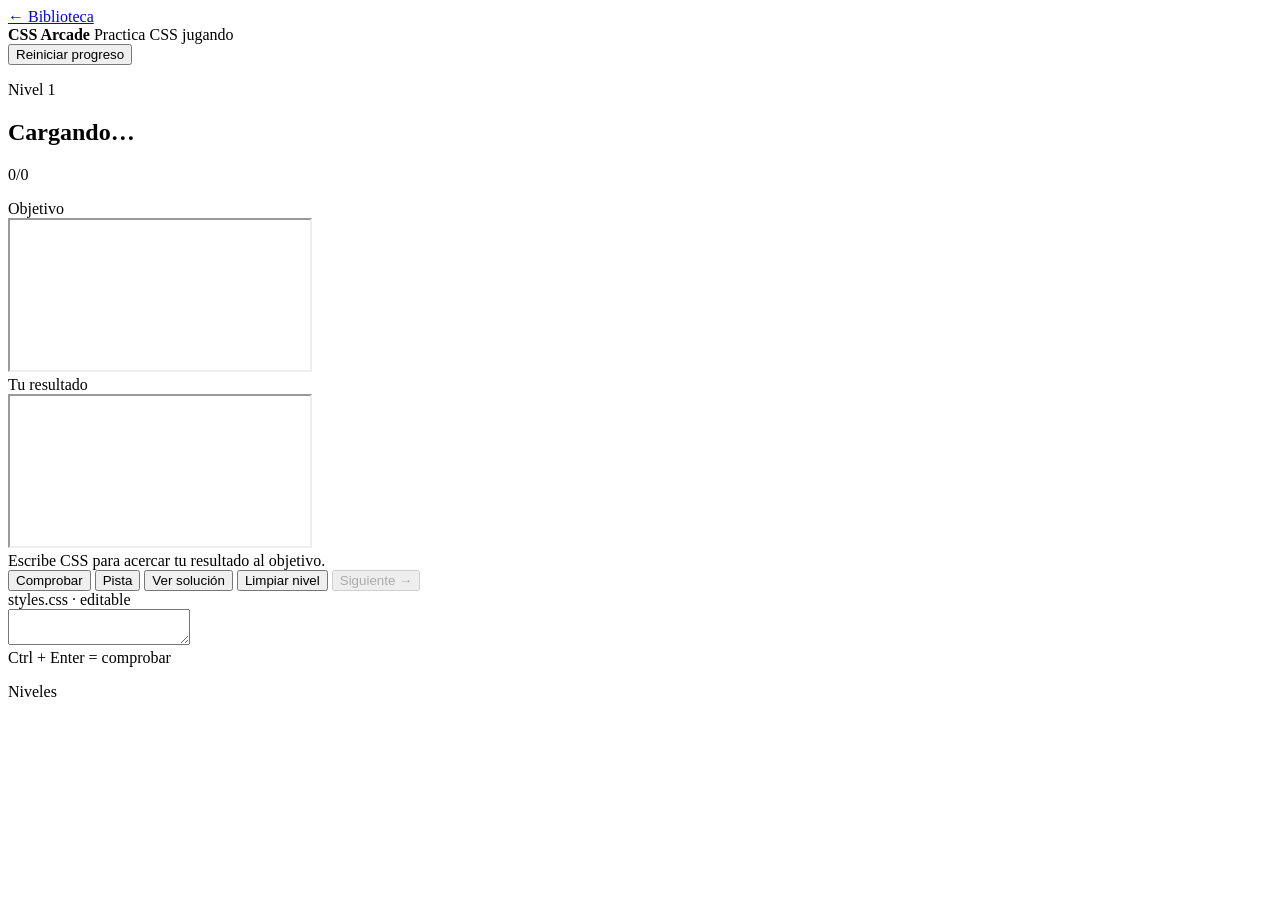
==== css-arcade-game.html @ 63525734 "feat: crea CSS Arcade multi juego" ====
<!doctype html>
<html lang="es">
<head>
  <meta charset="utf-8">
  <meta name="viewport" content="width=device-width,initial-scale=1">
  <meta name="description" content="CSS Arcade: juegos interactivos para practicar CSS escribiendo código real.">
  <title>CSS Arcade · Juego interactivo</title>
  <link rel="stylesheet" href="css-arcade-game.css?v=1">
</head>
<body>
  <header class="arcade-topbar">
    <a href="index.html" class="back">← Biblioteca</a>
    <div>
      <strong id="gameName">CSS Arcade</strong>
      <span id="gameSubtitle">Practica CSS jugando</span>
    </div>
    <button id="resetProgress" class="ghost" type="button">Reiniciar progreso</button>
  </header>

  <main class="arcade-layout">
    <section class="mission-panel">
      <div class="mission-head">
        <div>
          <p id="levelCounter" class="eyebrow">Nivel 1</p>
          <h1 id="levelTitle">Cargando…</h1>
        </div>
        <div id="score" class="score">0/0</div>
      </div>

      <p id="instruction" class="instruction"></p>

      <div class="preview-grid">
        <section class="preview-card">
          <div class="preview-label"><span>Objetivo</span><small id="targetWidth"></small></div>
          <div class="preview-window"><iframe id="targetFrame" title="Resultado objetivo" tabindex="-1"></iframe></div>
        </section>
        <section class="preview-card">
          <div class="preview-label"><span>Tu resultado</span><small id="playerWidth"></small></div>
          <div class="preview-window"><iframe id="playerFrame" title="Tu resultado CSS"></iframe></div>
        </section>
      </div>

      <div id="feedback" class="feedback" role="status" aria-live="polite">Escribe CSS para acercar tu resultado al objetivo.</div>

      <div class="actions">
        <button id="checkBtn" class="primary" type="button">Comprobar</button>
        <button id="hintBtn" class="secondary" type="button">Pista</button>
        <button id="solutionBtn" class="secondary" type="button">Ver solución</button>
        <button id="resetLevelBtn" class="secondary" type="button">Limpiar nivel</button>
        <button id="nextBtn" class="primary" type="button" disabled>Siguiente →</button>
      </div>

      <div id="hintBox" class="help-box" hidden></div>
      <div id="solutionBox" class="help-box solution-box" hidden></div>
    </section>

    <aside class="editor-panel">
      <div class="editor-title">
        <div><i></i><i></i><i></i></div>
        <span>styles.css · editable</span>
      </div>
      <textarea id="cssEditor" spellcheck="false" autocomplete="off" autocapitalize="off" aria-label="Editor CSS"></textarea>
      <div class="editor-foot"><span>Ctrl + Enter = comprobar</span><span id="concepts"></span></div>
      <nav class="levels"><p>Niveles</p><div id="levelButtons"></div></nav>
    </aside>
  </main>

  <script src="css-arcade-game.js?v=1" defer></script>
</body>
</html>
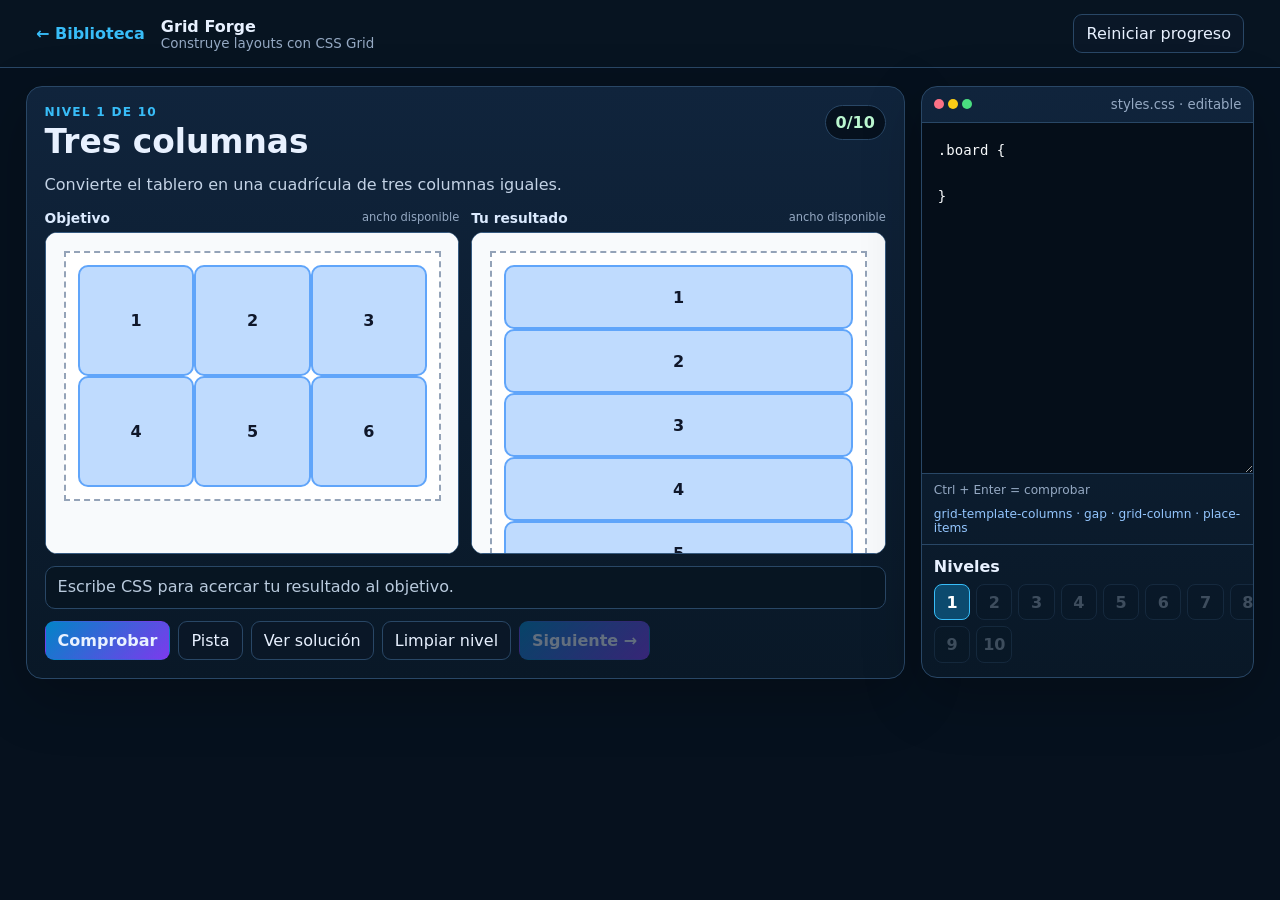
==== commit 1804b578: "chore: refresca lógica revisada de CSS Arcade" ====
--- a/css-arcade-game.html
+++ b/css-arcade-game.html
@@ -65,6 +65,6 @@
     </aside>
   </main>
 
-  <script src="css-arcade-game.js?v=1" defer></script>
+  <script src="css-arcade-game.js?v=2" defer></script>
 </body>
 </html>
--- a/css-arcade-game.css
+++ b/css-arcade-game.css
@@ -0,0 +1,28 @@
+:root{color-scheme:dark;--bg:#06111e;--panel:#0b1b2d;--panel2:#10243c;--line:#294766;--text:#e8f1ff;--muted:#95a9c3;--accent:#38bdf8;--purple:#8b5cf6;--success:#22c55e;--danger:#ef4444}
+*{box-sizing:border-box}html,body{margin:0;min-height:100%;background:var(--bg);color:var(--text);font-family:Inter,system-ui,-apple-system,BlinkMacSystemFont,"Segoe UI",sans-serif}
+button,textarea{font:inherit}button{cursor:pointer}button:focus-visible,textarea:focus-visible,a:focus-visible{outline:3px solid var(--accent);outline-offset:3px}
+.arcade-topbar{min-height:68px;padding:10px clamp(14px,3vw,36px);display:grid;grid-template-columns:auto 1fr auto;align-items:center;gap:16px;border-bottom:1px solid var(--line);background:#071421}
+.arcade-topbar>div{display:flex;flex-direction:column}.arcade-topbar span{color:var(--muted);font-size:.84rem}.back{color:var(--accent);text-decoration:none;font-weight:800}
+.ghost,.secondary,.primary{border:1px solid var(--line);border-radius:9px;padding:9px 12px;color:var(--text);background:#0a1727}.primary{border-color:transparent;background:linear-gradient(135deg,#0284c7,#7c3aed);font-weight:800}button:disabled{opacity:.4;cursor:not-allowed}
+.arcade-layout{width:min(1420px,96%);margin:18px auto;display:grid;grid-template-columns:minmax(0,1.45fr) minmax(330px,.55fr);gap:16px;align-items:start}
+.mission-panel,.editor-panel{border:1px solid var(--line);border-radius:16px;background:linear-gradient(180deg,#10243c,#091827);box-shadow:0 18px 60px rgba(0,0,0,.24)}
+.mission-panel{padding:18px}.mission-head{display:flex;justify-content:space-between;gap:12px;align-items:flex-start}.eyebrow{margin:0;color:var(--accent);font-size:.76rem;text-transform:uppercase;letter-spacing:.1em;font-weight:900}
+h1{margin:4px 0 0;font-size:clamp(1.35rem,3vw,2.05rem)}.score{padding:7px 10px;border:1px solid var(--line);border-radius:999px;background:#06111e;color:#bbf7d0;font-weight:900}
+.instruction{color:#c3d2e5;line-height:1.55;margin:12px 0}.preview-grid{display:grid;grid-template-columns:1fr 1fr;gap:12px}.preview-card{min-width:0}
+.preview-label{display:flex;justify-content:space-between;gap:8px;color:#dbeafe;font-weight:800;font-size:.86rem;margin-bottom:6px}.preview-label small{color:var(--muted);font-weight:500}
+.preview-window{width:100%;min-height:320px;border:1px solid #365a80;border-radius:12px;overflow:auto;background:white;display:flex;justify-content:center;align-items:stretch}
+.preview-window iframe{display:block;border:0;width:100%;height:320px;background:white;flex:none}
+.feedback{margin:12px 0;padding:10px 12px;border:1px solid #294766;border-radius:10px;background:#071522;color:#b9cadd;min-height:43px}.feedback.success{border-color:#166534;background:#082b1a;color:#bbf7d0}.feedback.error{border-color:#7f1d1d;background:#2a0c13;color:#fecaca}
+.actions{display:flex;flex-wrap:wrap;gap:8px}.help-box{margin-top:10px;padding:12px;border:1px solid #6955a0;border-radius:10px;background:#171331;color:#ddd6fe;line-height:1.5}.solution-box{border-color:#0e7490;background:#082633;color:#cffafe;white-space:pre-wrap;font-family:Consolas,monospace}
+.editor-panel{position:sticky;top:10px;overflow:hidden}.editor-title{padding:10px 12px;border-bottom:1px solid var(--line);display:flex;justify-content:space-between;color:var(--muted);font-size:.83rem}
+.editor-title i{display:inline-block;width:10px;height:10px;border-radius:50%;margin-right:4px}.editor-title i:nth-child(1){background:#fb7185}.editor-title i:nth-child(2){background:#facc15}.editor-title i:nth-child(3){background:#4ade80}
+#cssEditor{display:block;width:100%;min-height:350px;resize:vertical;border:0;background:#050e19;color:#f8fafc;padding:16px;font:14px/1.65 Consolas,"SFMono-Regular",monospace;tab-size:2}
+.editor-foot{padding:9px 12px;border-top:1px solid var(--line);display:flex;justify-content:space-between;gap:10px;flex-wrap:wrap;color:var(--muted);font-size:.76rem}#concepts{color:#93c5fd}
+.levels{padding:0 12px 14px;border-top:1px solid var(--line)}.levels p{font-weight:800;margin:12px 0 8px}#levelButtons{display:grid;grid-template-columns:repeat(8,1fr);gap:6px}
+.level-btn{aspect-ratio:1;border:1px solid #355273;border-radius:8px;background:#091827;color:#c5d4e6;font-weight:800}.level-btn.current{border-color:var(--accent);background:#0c4a6e;color:white}.level-btn.done{border-color:#166534;background:#103b27;color:#bbf7d0}.level-btn.locked{opacity:.28}
+body.embed-mode .arcade-topbar{display:none}body.embed-mode .arcade-layout{width:100%;margin:0;padding:8px;grid-template-columns:minmax(0,1.45fr) minmax(300px,.55fr)}body.embed-mode .mission-panel{padding:14px}
+body.embed-mode .preview-window,body.embed-mode .preview-window iframe{min-height:290px;height:290px}body.embed-mode #cssEditor{min-height:300px}
+@media(max-width:980px){.arcade-layout,body.embed-mode .arcade-layout{grid-template-columns:1fr}.editor-panel{position:static}}
+@media(max-width:760px){.preview-grid{grid-template-columns:1fr}.preview-window,body.embed-mode .preview-window{min-height:260px}.preview-window iframe,body.embed-mode .preview-window iframe{height:260px;min-height:260px}#levelButtons{grid-template-columns:repeat(6,1fr)}}
+@media(max-width:520px){.arcade-topbar{grid-template-columns:1fr auto}.arcade-topbar>div{display:none}#levelButtons{grid-template-columns:repeat(4,1fr)}.actions>*{flex:1 1 42%}}
+@media(prefers-reduced-motion:reduce){*{scroll-behavior:auto!important;transition:none!important;animation:none!important}}
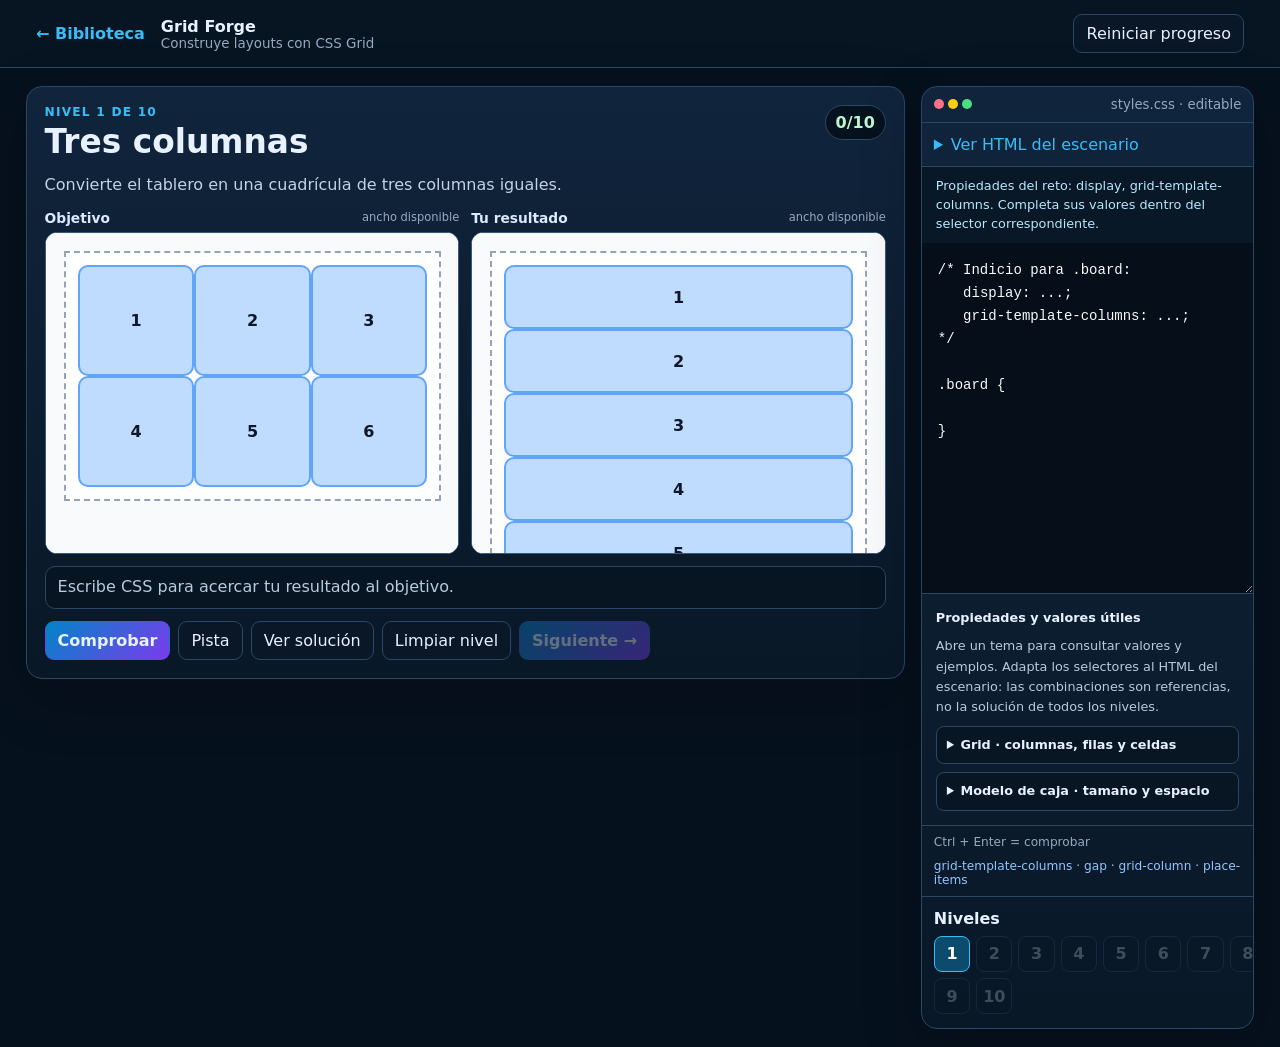
==== commit d5da4f32: "modificacion en los juegos de css" ====
--- a/css-arcade-game.html
+++ b/css-arcade-game.html
@@ -5,7 +5,8 @@
   <meta name="viewport" content="width=device-width,initial-scale=1">
   <meta name="description" content="CSS Arcade: juegos interactivos para practicar CSS escribiendo código real.">
   <title>CSS Arcade · Juego interactivo</title>
-  <link rel="stylesheet" href="css-arcade-game.css?v=1">
+  <link rel="stylesheet" href="css-arcade-game.css?v=5">
+  <link rel="stylesheet" href="css-game-fullscreen.css?v=1">
 </head>
 <body>
   <header class="arcade-topbar">
@@ -28,6 +29,13 @@
       </div>
 
       <p id="instruction" class="instruction"></p>
+      <details id="learningGuide" class="learning-guide" open>
+        <summary>Entiende el reto antes de escribir</summary>
+        <p><strong>Por qué funciona:</strong> <span id="whyText"></span></p>
+        <p><strong>Error frecuente:</strong> <span id="mistakeText"></span></p>
+        <p><strong>Cómo comprobarlo:</strong> <span id="verifyText"></span></p>
+        <p><strong>Después de resolverlo:</strong> <span id="extraText"></span></p>
+      </details>
 
       <div class="preview-grid">
         <section class="preview-card">
@@ -59,12 +67,21 @@
         <div><i></i><i></i><i></i></div>
         <span>styles.css · editable</span>
       </div>
-      <textarea id="cssEditor" spellcheck="false" autocomplete="off" autocapitalize="off" aria-label="Editor CSS"></textarea>
+      <details class="html-reference"><summary>Ver HTML del escenario</summary><pre id="htmlSource"></pre></details>
+      <p id="editorClue" class="editor-clue"></p>
+      <textarea id="cssEditor" spellcheck="false" autocomplete="off" autocapitalize="off" aria-label="Editor CSS" aria-describedby="editorClue"></textarea>
+      <section id="propertyHelp" class="property-help" aria-label="Ayuda de propiedades CSS">
+        <strong>Propiedades y valores útiles</strong>
+        <p>Abre un tema para consultar valores y ejemplos. Adapta los selectores al HTML del escenario: las combinaciones son referencias, no la solución de todos los niveles.</p>
+      </section>
       <div class="editor-foot"><span>Ctrl + Enter = comprobar</span><span id="concepts"></span></div>
       <nav class="levels"><p>Niveles</p><div id="levelButtons"></div></nav>
     </aside>
   </main>
 
-  <script src="css-arcade-game.js?v=2" defer></script>
+  <script src="css-guided-challenges.js?v=4" defer></script>
+  <script src="css-guided-game-levels.js?v=3" defer></script>
+  <script src="css-arcade-game.js?v=8" defer></script>
+  <script src="css-arcade-help.js?v=1" defer></script>
 </body>
-</html>+</html>
--- a/css-arcade-game.css
+++ b/css-arcade-game.css
@@ -10,7 +10,7 @@
 h1{margin:4px 0 0;font-size:clamp(1.35rem,3vw,2.05rem)}.score{padding:7px 10px;border:1px solid var(--line);border-radius:999px;background:#06111e;color:#bbf7d0;font-weight:900}
 .instruction{color:#c3d2e5;line-height:1.55;margin:12px 0}.preview-grid{display:grid;grid-template-columns:1fr 1fr;gap:12px}.preview-card{min-width:0}
 .preview-label{display:flex;justify-content:space-between;gap:8px;color:#dbeafe;font-weight:800;font-size:.86rem;margin-bottom:6px}.preview-label small{color:var(--muted);font-weight:500}
-.preview-window{width:100%;min-height:320px;border:1px solid #365a80;border-radius:12px;overflow:auto;background:white;display:flex;justify-content:center;align-items:stretch}
+.preview-window{width:100%;min-height:320px;border:1px solid #365a80;border-radius:12px;overflow:auto;background:white;display:flex;justify-content:flex-start;align-items:stretch}
 .preview-window iframe{display:block;border:0;width:100%;height:320px;background:white;flex:none}
 .feedback{margin:12px 0;padding:10px 12px;border:1px solid #294766;border-radius:10px;background:#071522;color:#b9cadd;min-height:43px}.feedback.success{border-color:#166534;background:#082b1a;color:#bbf7d0}.feedback.error{border-color:#7f1d1d;background:#2a0c13;color:#fecaca}
 .actions{display:flex;flex-wrap:wrap;gap:8px}.help-box{margin-top:10px;padding:12px;border:1px solid #6955a0;border-radius:10px;background:#171331;color:#ddd6fe;line-height:1.5}.solution-box{border-color:#0e7490;background:#082633;color:#cffafe;white-space:pre-wrap;font-family:Consolas,monospace}
@@ -25,4 +25,9 @@
 @media(max-width:980px){.arcade-layout,body.embed-mode .arcade-layout{grid-template-columns:1fr}.editor-panel{position:static}}
 @media(max-width:760px){.preview-grid{grid-template-columns:1fr}.preview-window,body.embed-mode .preview-window{min-height:260px}.preview-window iframe,body.embed-mode .preview-window iframe{height:260px;min-height:260px}#levelButtons{grid-template-columns:repeat(6,1fr)}}
 @media(max-width:520px){.arcade-topbar{grid-template-columns:1fr auto}.arcade-topbar>div{display:none}#levelButtons{grid-template-columns:repeat(4,1fr)}.actions>*{flex:1 1 42%}}
-@media(prefers-reduced-motion:reduce){*{scroll-behavior:auto!important;transition:none!important;animation:none!important}}+@media(prefers-reduced-motion:reduce){*{scroll-behavior:auto!important;transition:none!important;animation:none!important}}
+.html-reference{padding:12px;border-bottom:1px solid var(--line);color:var(--muted)}.html-reference summary{cursor:pointer;color:var(--accent)}.html-reference pre{white-space:pre-wrap;overflow-wrap:anywhere;font:12px/1.5 Consolas,monospace;color:var(--text);max-height:240px;overflow:auto}
+.editor-clue{margin:0;padding:9px 14px;color:#bae6fd;background:#081827;font-size:.8rem;line-height:1.5;overflow-wrap:anywhere}
+#cssEditor::placeholder{color:#94a3b8;opacity:1}
+.property-help{padding:14px;border-top:1px solid var(--line);color:#b9cadd;font-size:.8rem;line-height:1.6}.property-help strong{color:var(--text)}.property-help details{margin-top:8px;padding:8px 10px;border:1px solid var(--line);border-radius:8px;background:#081522}.property-help summary{cursor:pointer;color:var(--text);font-weight:700}.property-help summary:focus-visible{outline:2px solid var(--accent);outline-offset:3px}.property-help p{margin:8px 0}.property-help code{display:block;margin-top:10px;padding:4px 6px;background:#152b47;color:#bae6fd;border-radius:5px;white-space:pre-wrap;overflow-wrap:anywhere}
+.learning-guide{margin:12px 0;padding:12px 14px;border:1px solid var(--line);border-radius:10px;background:#081827;color:#c3d2e5;font-size:.88rem;line-height:1.6}.learning-guide summary{cursor:pointer;color:var(--accent);font-weight:700}.learning-guide p{margin:8px 0}.learning-guide strong{color:#e8f1ff}.learning-guide[hidden]{display:none}
--- a/css-game-fullscreen.css
+++ b/css-game-fullscreen.css
@@ -0,0 +1,30 @@
+/* The library toggles this class without navigating or recreating the game. */
+html.game-fullscreen,html.game-fullscreen body{height:100%;min-height:0;overflow:hidden;background:var(--bg);color-scheme:dark}
+html.game-fullscreen body .game-layout,html.game-fullscreen body .arcade-layout{width:100%;max-width:none;height:100dvh;margin:0;padding:12px;display:grid;grid-template-columns:minmax(0,1.45fr) minmax(340px,.85fr);gap:12px;align-items:stretch}
+html.game-fullscreen .lesson-panel,html.game-fullscreen .mission-panel,html.game-fullscreen .editor-panel{position:static;min-height:0;min-width:0;overflow:auto;scrollbar-width:thin;scrollbar-color:#365a80 transparent;overscroll-behavior:contain;border-radius:14px}
+html.game-fullscreen body .lesson-panel,html.game-fullscreen body .mission-panel{padding:18px}
+html.game-fullscreen h1{font-size:clamp(1.4rem,2.2vw,2rem)}
+html.game-fullscreen .lesson-panel{display:flex;flex-direction:column}
+html.game-fullscreen .lesson-panel>*{flex-shrink:0}
+html.game-fullscreen body .arena-shell{flex:1 0 360px;min-height:360px}
+html.game-fullscreen .level-actions,html.game-fullscreen .actions{position:sticky;bottom:0;padding:8px 0;background:#0b192b;z-index:3}
+html.game-fullscreen .editor-panel{display:flex;flex-direction:column}
+html.game-fullscreen .editor-panel>*{flex-shrink:0}
+html.game-fullscreen .code-editor{padding:12px}
+html.game-fullscreen body #cssEditor{height:clamp(150px,26dvh,300px);min-height:150px;max-height:50dvh;resize:vertical}
+html.game-fullscreen .html-reference pre{max-height:120px}
+html.game-fullscreen .levels{order:1;padding:0 12px 12px;max-height:180px;overflow:auto}
+html.game-fullscreen .levels p{margin:8px 0}
+html.game-fullscreen .level-btn{aspect-ratio:auto;min-height:36px;padding:6px}
+html.game-fullscreen .property-help{order:2;flex:1 0 140px;min-height:140px;overflow:auto;padding:12px}
+html.game-fullscreen .property-help details{flex:none}
+html.game-fullscreen .editor-shortcut,html.game-fullscreen .editor-foot{padding:6px 12px}
+html.game-fullscreen body .preview-window,html.game-fullscreen body .preview-window iframe{height:clamp(280px,45dvh,560px);min-height:280px}
+@media(max-width:980px){
+  html.game-fullscreen{overflow:auto}
+  html.game-fullscreen body{height:auto;min-height:100%;overflow:visible}
+  html.game-fullscreen body .game-layout,html.game-fullscreen body .arcade-layout{height:auto;min-height:100dvh;grid-template-columns:minmax(0,1fr);padding:8px}
+  html.game-fullscreen .lesson-panel,html.game-fullscreen .mission-panel,html.game-fullscreen .editor-panel{overflow:visible}
+  html.game-fullscreen .property-help{flex:none;max-height:360px;overflow:auto}
+  html.game-fullscreen .level-actions,html.game-fullscreen .actions{position:static}
+}
